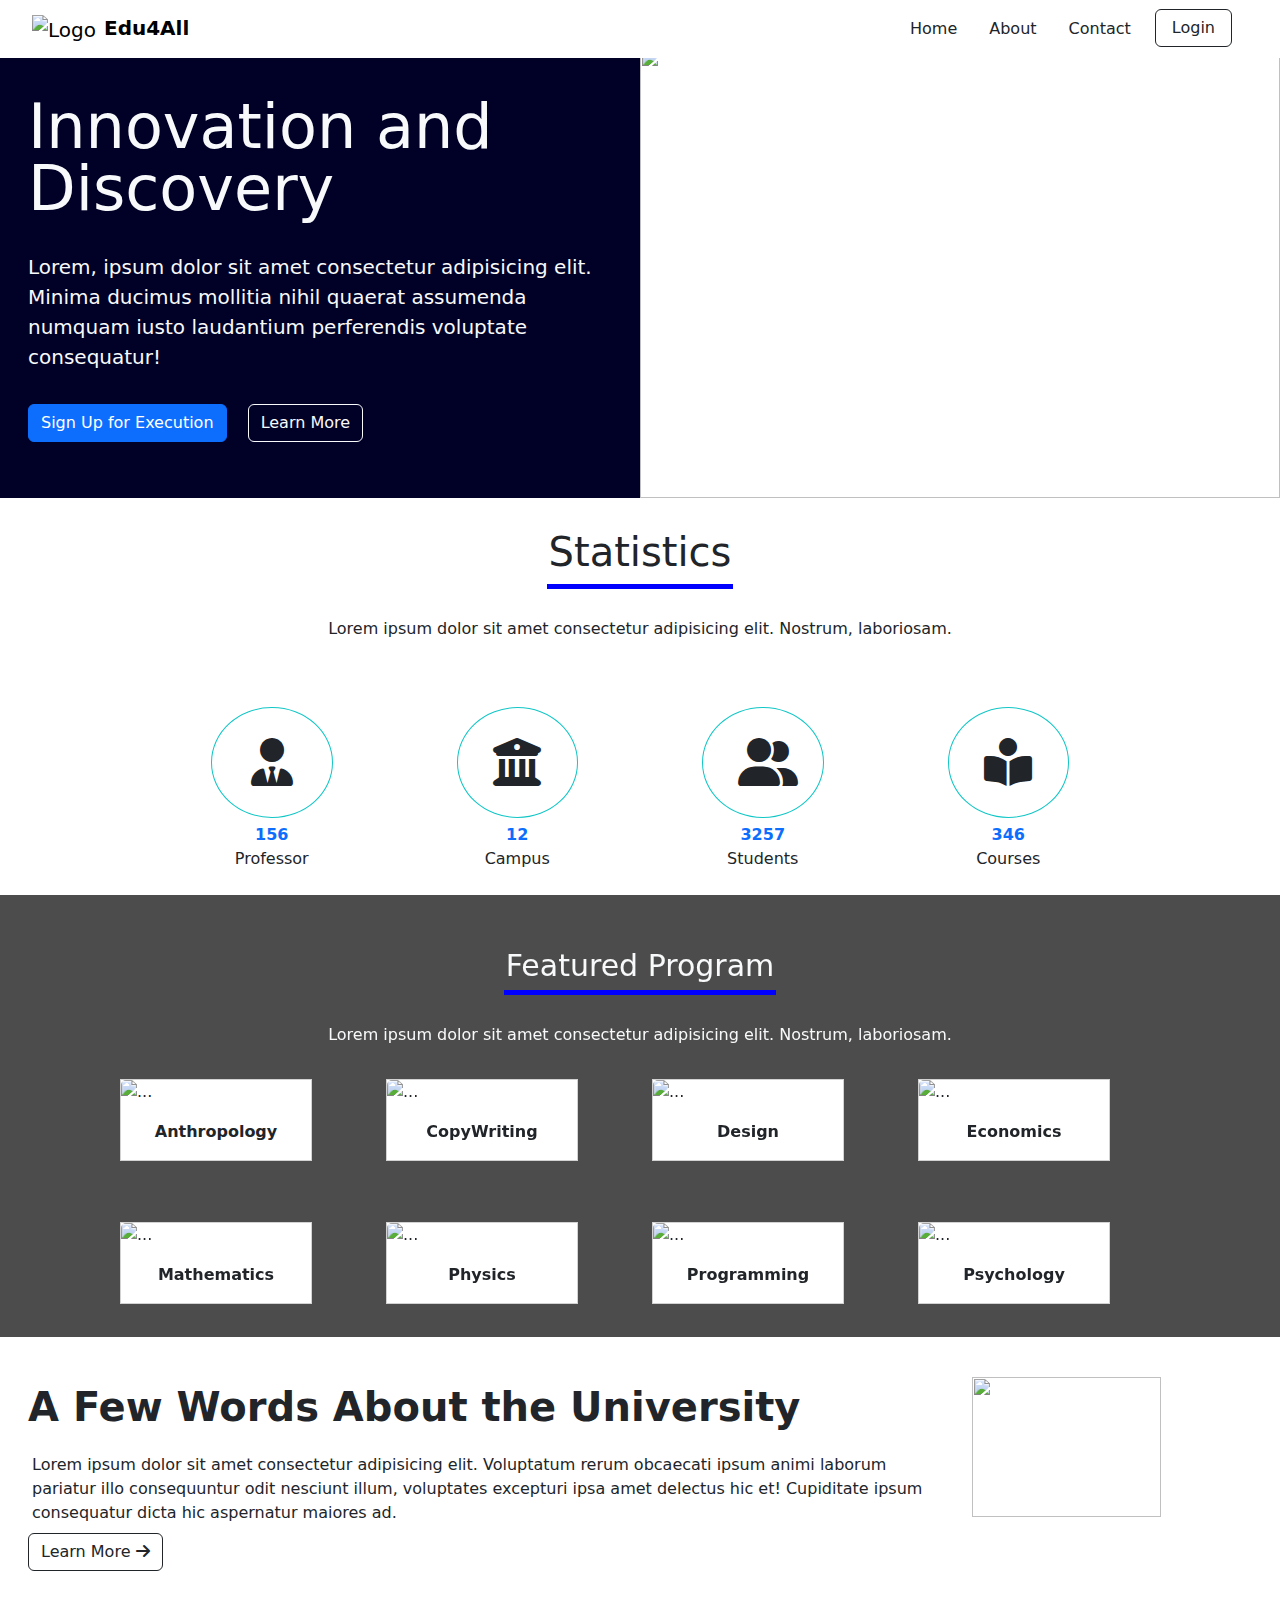
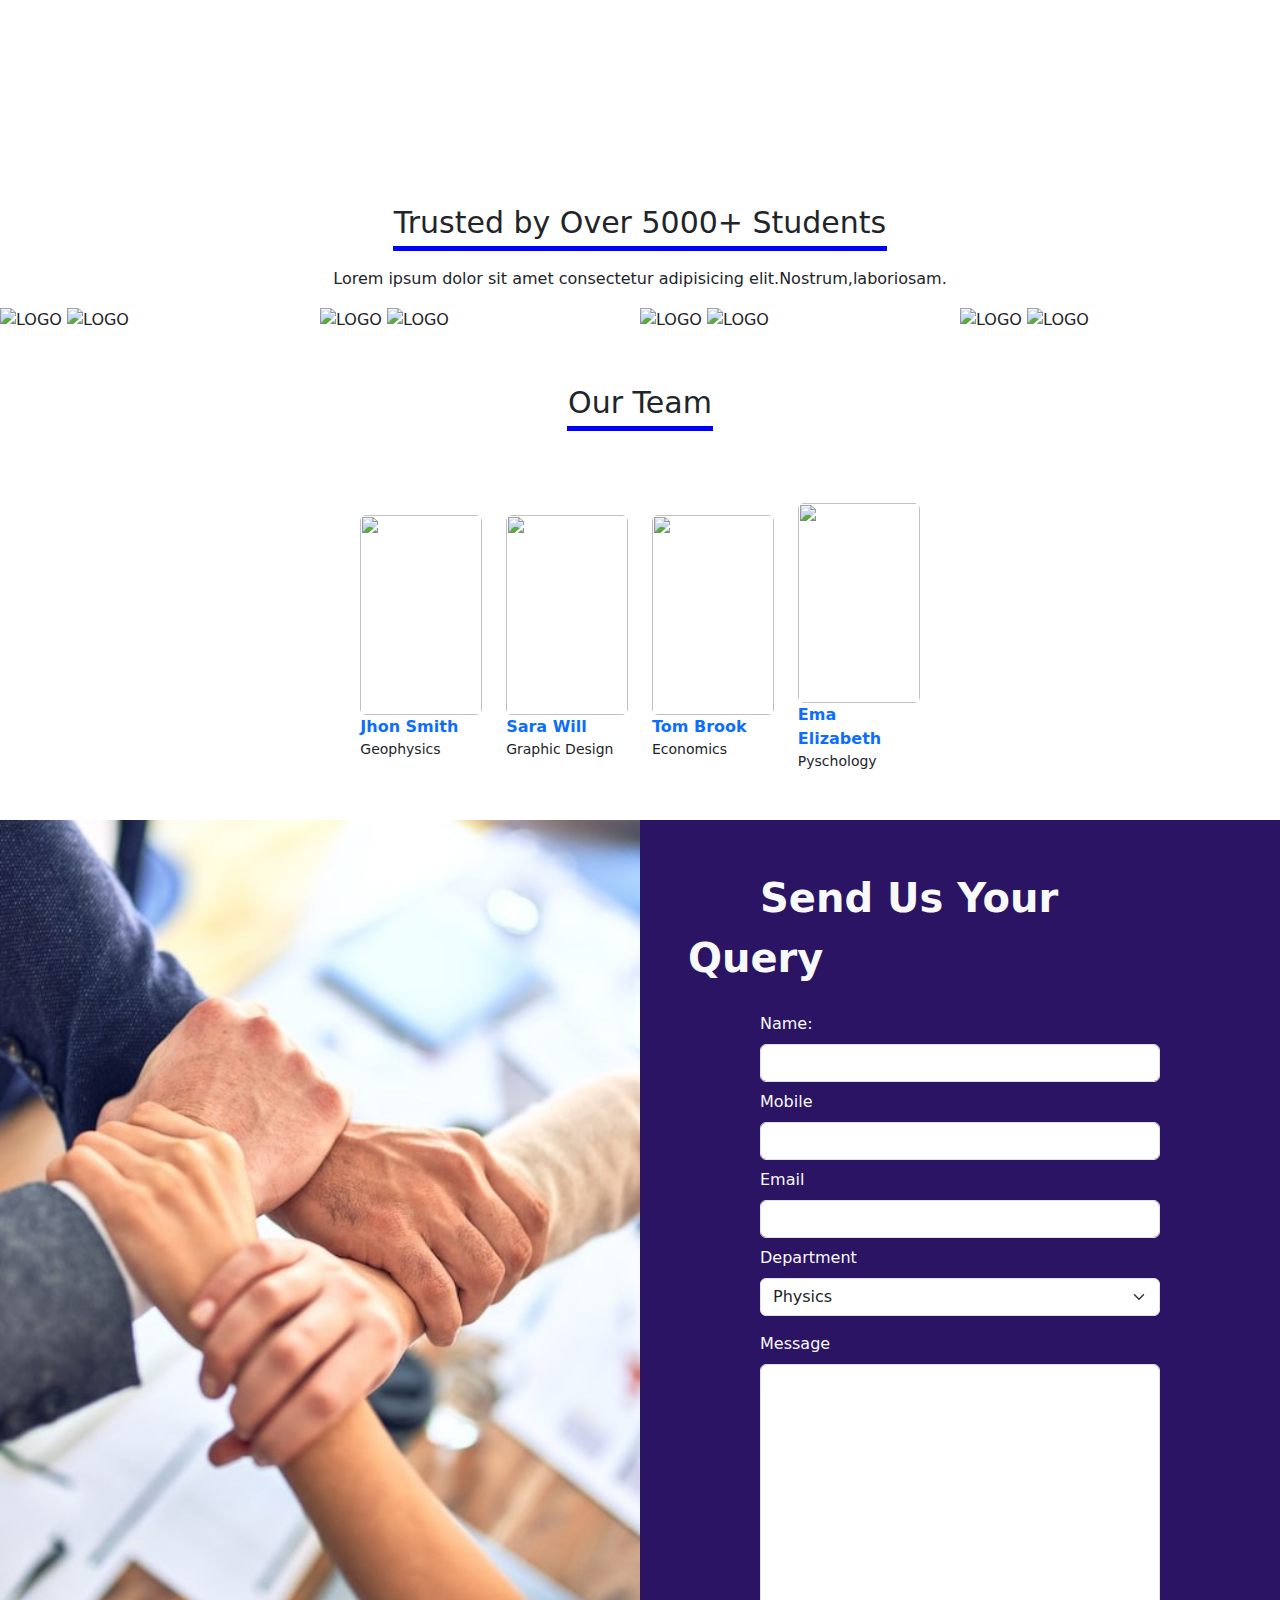
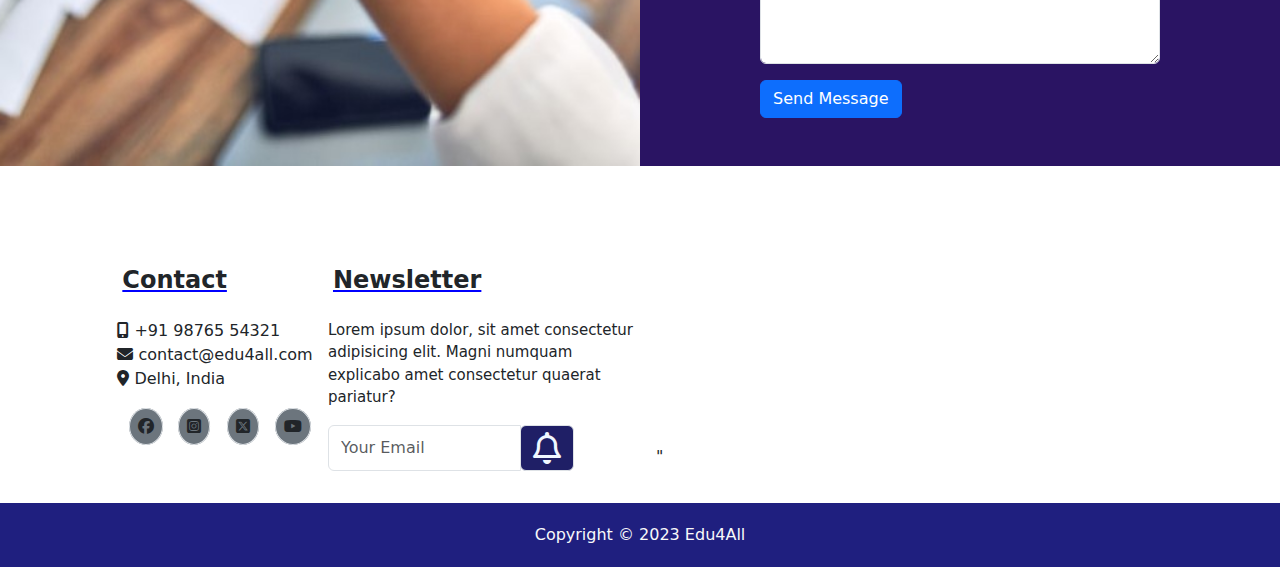
==== index.html @ 21f7c9b8 "first commit" ====
<!DOCTYPE html>
<html lang="en">

<head>
    <meta charset="UTF-8">
    <meta name="viewport" content="width=device-width, initial-scale=1.0">
    <title>21BCSE30 | Aniket Patra</title>
    <link rel="stylesheet" href="./Bootstrap5/bootstrap.min.css">
    <link rel="stylesheet" href="https://cdnjs.cloudflare.com/ajax/libs/font-awesome/6.5.1/css/all.min.css">
    <link rel="stylesheet" href="./style.css">
</head>

<body>
    <header>
        <nav class="navbar navbar-expand-md navbar-light bg-white position-fixed w-100 pe-2">
            <div class="container-fluid px-4 py-0">
                <a href="index.html" class="navbar-brand"><img src="./Images/logo.png" class="image mx-2" height="35px"
                        alt="Logo"><strong>Edu4All</strong></a>
                <button class="navbar-toggler" type="button" data-bs-toggle="collapse" data-bs-target="#navbarCollapse"
                    aria-controls="navbarCollapse" aria-expanded="false" aria-label="Toggle navigation">
                    <span class="navbar-toggler-icon"></span>
                </button>
                <div class="collapse navbar-collapse justify-content-end" id="navbarCollapse">
                    <ul class="navbar-nav">
                        <li class="nav-item me-3"><a href="index.html" class="nav-link fw-400 text-dark"></i>Home</a>
                        </li>
                        <li class="nav-item me-3"><a href="aboutus.html" class="nav-link fw-400 text-dark">About</a>
                        </li>
                        <li class="nav-item me-3"><a href="signup.html" class="nav-link fw-400 text-dark">Contact</a>
                        </li>
                        <li class="nav-item me-3"><a href="signin.html" class="btn btn-outline-dark px-3 ">Login</a>
                        </li>
                    </ul>
                </div>
            </div>
        </nav>
    </header>
    <main>
        <div class="container-fluid pt-5">
            <div class="row">
                <div class="col-12 col-md-6 py-5" style="background-color: rgb(1, 1, 39);">
                    <p class="text-light mx-3 " style="font-size:62px;font-weight:500;line-height:1;">Innovation
                        and
                        Discovery</p>
                    <p class="text-light mx-3 py-3" style="font-size: 20px;">Lorem, ipsum dolor sit amet consectetur
                        adipisicing elit.
                        Minima ducimus mollitia nihil quaerat assumenda numquam iusto laudantium perferendis voluptate
                        consequatur!</p>
                    <button type="button" class="btn btn-primary btn mx-3">Sign Up for Execution</button>
                    <button type="button" class="btn btn-outline-light">Learn More</button>
                </div>
                <div class="col-12 col-md-6 px-0 py-0">
                    <img src="Images/banner-1.jpg" width="100%" height="450px" />
                </div>
            </div>
        </div>
        <div class="container-fluid d-flex flex-column align-items-center">
            <p class="text-center fs-1 fw-500 text-dark pt-2 mt-3" style="border-bottom: 5px solid blue; padding: 2px;">
                Statistics
            </p>
            <p class="text-center text-dark pt-1 mt-2 ">Lorem ipsum dolor sit amet consectetur adipisicing elit.
                Nostrum,
                laboriosam.</p>
            <div class="row 100vw mb-4">
                <div class="col-3 text-center">
                    <div id="icon"><i class="fa-solid fa-user-tie fa-3x"></i></div><strong
                        class="text-primary">156</strong><br>Professor
                </div>
                <div class="col-3 text-center">
                    <div id="icon"><i class="fa-solid fa-building-columns fa-3x"></i></div><strong
                        class="text-primary">12</strong><br>Campus
                </div>
                <div class="col-3 text-center">
                    <div id="icon"><i class="fa-solid fa-user-group fa-3x"></i></div><strong
                        class="text-primary">3257</strong><br>Students
                </div>
                <div class="col-3 text-center">
                    <div id="icon"><i class="fa-solid fa-book-open-reader fa-3x"></i></div>
                    <strong class="text-primary">346</strong><br>Courses
                </div>
            </div>
        </div>
        <div class="container-fluid d-flex flex-column align-items-center  pt-4 custom-program">
            <p class="text-center fw-500 text-light pt-2 mt-3"
                style="font-size:30px;border-bottom: 5px solid blue; padding: 1.5px;">
                Featured Program
            </p>
            <p class="text-center text-light pt-1 mt-2">Lorem ipsum dolor sit amet consectetur adipisicing elit.
                Nostrum,
                laboriosam.</p>
            <div class="row mt-3" style="margin:3%">
                <div class="col-lg-3 col-md-6 mb-2">
                    <div class="card custom-card" style="width: 12rem; margin-right: 50px;">
                        <img src="./Images/card-anthropology.jpg" class="card-img-top" alt="...">
                        <div class="card-body">
                            <p class="card-text text-center fw-bold text-dark">Anthropology</p>
                        </div>
                    </div>
                </div>
                <div class="col-lg-3 col-md-6 mb-2">
                    <div class="card custom-card" style="width: 12rem; margin-right: 50px;">
                        <img src="./Images/card-copywriting.jpg" class="card-img-top" alt="...">
                        <div class="card-body">
                            <p class="card-text text-center fw-bold text-dark">CopyWriting</p>
                        </div>
                    </div>
                </div>
                <div class="col-lg-3 col-md-6 mb-2">
                    <div class="card custom-card" style="width: 12rem; margin-right: 50px;">
                        <img src="./Images/card-design.jpg" class="card-img-top" alt="...">
                        <div class="card-body">
                            <p class="card-text text-center fw-bold text-dark">Design</p>
                        </div>
                    </div>
                </div>
                <div class="col-lg-3 col-md-6 mb-2">
                    <div class="card custom-card" style="width: 12rem; margin-right: 50px;">
                        <img src="./Images/card-economics.jpg" class="card-img-top" alt="...">
                        <div class="card-body">
                            <p class="card-text text-center fw-bold text-dark">Economics</p>
                        </div>
                    </div>
                </div>
            </div>
            <div class="row mt-3" style="margin:2%">
                <div class="col-lg-3 col-md-6 mb-2">
                    <div class="card custom-card" style="width: 12rem; margin-right: 50px;">
                        <img src="./Images/card-mathematics.jpg" class="card-img-top" alt="...">
                        <div class="card-body">
                            <p class="card-text text-center fw-bold text-dark">Mathematics</p>
                        </div>
                    </div>
                </div>
                <div class="col-lg-3 col-md-6 mb-2">
                    <div class="card custom-card custom-card" style="width: 12rem; margin-right: 50px;">
                        <img src="./Images/card-physics.jpg" class="card-img-top" alt="...">
                        <div class="card-body">
                            <p class="card-text text-center fw-bold text-dark">Physics</p>
                        </div>
                    </div>
                </div>
                <div class="col-lg-3 col-md-6 mb-2">
                    <div class="card custom-card" style="width: 12rem; margin-right: 50px;">
                        <img src="./Images/card-programming.jpg" class="card-img-top" alt="...">
                        <div class="card-body">
                            <p class="card-text text-center fw-bold text-dark">Programming</p>
                        </div>
                    </div>
                </div>
                <div class="col-lg-3 col-md-6 mb-2">
                    <div class="card custom-card" style="width: 12rem; margin-right: 50px;">
                        <img src="./Images/card-psychology.jpg" class="card-img-top" alt="...">
                        <div class="card-body">
                            <p class="card-text text-center fw-bold text-dark">Psychology</p>
                        </div>
                    </div>
                </div>

            </div>
        </div>
        <div class="container-fluid mt-4">
            <div class="row mt-4">
                <div class="col-9 mb-4">
                    <p class="text-dark fs-1 fw-bold m-3">A Few Words About the University</p>
                    <div class="container m-2">Lorem ipsum dolor sit amet consectetur adipisicing elit. Voluptatum rerum
                        obcaecati ipsum animi
                        laborum pariatur
                        illo consequuntur odit nesciunt illum, voluptates excepturi ipsa amet delectus hic et!
                        Cupiditate ipsum consequatur
                        dicta hic aspernatur maiores ad.</div>

                    <button type="button" class="btn btn-outline-dark mx-3">Learn More <i
                            class="fa-solid fa-arrow-right"></i></button>
                </div>
                <div class="col-3 mt-3">
                    <img src="Images/logo.png" class="logoimage" width="80%" height="80%;" alt="">
                </div>
            </div>
        </div>
        <div class="vid">
            <video autoplay muted>
                <source src="media/Welcome-to-Cambridge.mp4" type="video/mp4">
            </video>
        </div>
        <div class="container-fluid d-flex flex-column align-items-center  pt-4 ">
            <p class="text-center fw-500 text-dark pt-2 mt-3"
                style="font-size:30px;border-bottom: 5px solid blue; padding: 1px;">
                Trusted by Over 5000+ Students
            </p>
            <p class="text-center text-dark">Lorem ipsum dolor sit amet consectetur adipisicing
                elit.Nostrum,laboriosam.</p>
            <div class="row custom-review">
                <div class="col-6 col-md-3 px-0">
                    <img src="Images/galary-1.jpg" alt="LOGO">
                    <img src="Images/galary-5.jpg" alt="LOGO">
                </div>
                <div class="col-6 col-md-3 px-0">
                    <img src="Images/galary-2.jpg" alt="LOGO">
                    <img src="Images/galary-6.jpg" alt="LOGO">
                </div>
                <div class="col-6 col-md-3 px-0">
                    <img src="Images/galary-3.jpg" alt="LOGO">
                    <img src="Images/galary-7.jpg" alt="LOGO">
                </div>
                <div class="col-6 col-md-3 px-0">
                    <img src="Images/galary-4.jpg" alt="LOGO">
                    <img src="Images/galary-8.jpg" alt="LOGO">
                </div>
                <div class="container-fluid d-flex flex-column align-items-center  pt-4 ">
                    <p class="text-center fw-500 text-dark pt-2 mt-3"
                        style="font-size:30px;border-bottom: 5px solid blue; padding: 1px;">
                        Our Team
                    </p>
                    <div class="row align-items-center m-3 p-3 g-4">
                        <div class="col-12 col-md-3">
                            <img class="rounded" src="Images/instructor-1.jpg" alt=""><strong class="text-primary">Jhon
                                Smith</strong>
                            <p class="small">Geophysics</p>
                        </div>
                        <div class="col-12 col-md-3">
                            <img class="rounded" src="Images/instructor-3.jpg" alt=""><strong class="text-primary">Sara
                                Will</strong>
                            <p class="small">Graphic Design</p>
                        </div>
                        <div class="col-12 col-md-3">
                            <img class="rounded" src="Images/instructor-2.jpg" alt=""><strong class="text-primary">Tom
                                Brook</strong>
                            <p class="small">Economics</p>
                        </div>
                        <div class="col-12 col-md-3">
                            <img class="rounded" src="Images/instructor-4.avif" alt=""><strong class="text-primary">Ema
                                Elizabeth</strong>
                            <p class="small">Pyschology</p>
                        </div>
                    </div>
                </div>
                <div class="container-fluid mb-4">
                    <div class="row">
                        <div class="col-12 col-md-6 px-0">
                            <img src="images/help.jpg" alt="" style="height: 100%; width: 100%; object-fit: cover;">
                        </div>
                        <div class="col-12 col-md-6 p-3 p-md-5"
                            style="background-color: rgb(42, 20, 99); height: auto;">
                            <strong class="fs-1 fw-bold text-light px-4 px-md-4 mx-md-5">Send Us Your
                                Query</strong><br><br>
                            <form class="px-4">
                                <div class="mb-2 mx-5">
                                    <label for="exampleInputPassword1" class="form-label text-light">Name:</label>
                                    <input type="password" class="form-control" id="exampleInputPassword1">
                                </div>
                                <div class="mb-2 mx-5">
                                    <label for="exampleInputPassword1" class="form-label text-light">Mobile</label>
                                    <input type="password" class="form-control" id="exampleInputPassword1">
                                </div>
                                <div class="mb-2 mx-5">
                                    <label for="exampleInputEmail1" class="form-label text-light">Email</label>
                                    <input type="email" class="form-control" id="exampleInputEmail1"
                                        aria-describedby="emailHelp">
                                </div>
                                <div class="mb-3 mx-5">
                                    <label for="disabledSelect" class="form-label text-light">Department</label>
                                    <select id="disabledSelect" class="form-select">
                                        <option>Physics</option>
                                        <option>Mathematics</option>
                                    </select>
                                </div>
                                <div class="mb-3 mx-5">
                                    <label for="floatingTextarea" class="form-label text-light">Message</label>
                                    <textarea class="form-control" id="floatingTextarea"
                                        style="height: 300px;"></textarea>
                                </div>
                                <button type="submit" class="btn btn-primary mx-5">Send Message</button>
                            </form>
                        </div>
                    </div>
                </div>
                <div class="container-fluid my-4 pt-4">
                    <div class="row g-2">
                        <div class="col-md-2 offset-md-1">
                            <p class=" fs-4 fw-bold pt-2 mt-3"
                                style="text-decoration: underline; text-decoration-color: blue; padding: 5px;">
                                Contact
                            </p>
                            <i class="fas fa-mobile-alt"></i> +91 98765 54321 <br>
                            <i class="fas fa-envelope"></i> contact@edu4all.com <br>
                            <i class="fas fa-map-marker-alt"></i> Delhi, India
                            <div class="row ms-0 me-2 mt-3 pt-2">
                                <div class="col-3 me-0">
                                    <span class="border bg-secondary rounded-circle p-2 m-0"><i
                                            class="fa-brands fa-facebook"></i></span>
                                </div>
                                <div class="col-3 me-0">
                                    <span class="border bg-secondary rounded-circle p-2 m-0"><i
                                            class="fa-brands fa-square-instagram"></i></span>
                                </div>
                                <div class="col-3 me-0">
                                    <span class="border bg-secondary rounded-circle p-2 m-0"><i
                                            class="fa-brands fa-square-x-twitter"></i></span>
                                </div>
                                <div class="col-3 me-0">
                                    <span class="border bg-secondary rounded-circle  p-2 m-0"><i
                                            class="fa-brands fa-youtube"></i></span>
                                </div>
                            </div>
                        </div>
                        <div class="col-md-3 ">
                            <p class=" fs-4 fw-bold pt-2 mt-3"
                                style="text-decoration: underline; text-decoration-color: blue; padding: 5px;">
                                Newsletter
                            </p>
                            <p style="font-size: 15px;">Lorem ipsum dolor, sit amet consectetur adipisicing elit. Magni
                                numquam
                                explicabo amet consectetur quaerat pariatur?</p>
                            <!-- <div style="display: flex; flex-direction: left;"><input type="email" class="form-control"
                                    placeholder="Your Email" id="exampleInputEmail1" aria-describedby="emailHelp"
                                    style="width: 60%;border-top-right-radius:0px;border-bottom-right-radius:0px;"><i
                                    class="border border-rounded p-2 fa-regular fa-bell fa-2x"
                                    style="color:aliceblue; background-color: rgb(31, 31, 102);"></i>
                            </div>-->
                            <div class="input-group mb-2" style="width:80%;">
                                <input type="text" class="form-control" placeholder="Your Email"
                                    aria-label="exampleInputEmail1" aria-describedby="emailHelp">
                                <div class="input-group-append">
                                    <span class="input-group-text" id="basic-addon2"
                                        style="color:aliceblue; background-color: rgb(31, 31, 102);"><i
                                            class="fa-regular fa-bell fa-2x"></i></span>
                                </div>
                            </div>

                        </div>
                        <div class="col-md-6 px-3">
                            <iframe
                                src="
                                https://www.google.com/maps/embed?pb=!1m18!1m12!1m3!1d3740.78055466288!2d85.80376107447762!3d20.35068231072394!2m3!1f0!2f0!3f0!3m2!1i1024!2i768!4f13.1!3m3!1m2!1s0x3a1908e064769e73%3A0x9288172f3a98c7a4!2sSilicon%20Institute%20of%20Technology!5e0!3m2!1sen!2sin!4v1706820401375!5m2!1sen!2sin"
                                width="100%" height="200" style="border:0;" allowfullscreen="" loading="lazy"
                                referrerpolicy="no-referrer-when-downgrade"></iframe>"
                        </div>
                    </div>
                </div>
    </main>
    <footer>
        <div class="footer p-1 my-0" style="background-color:rgb(31, 31, 127)">
            <p class="text-center text-light pt-3">Copyright &copy; 2023 Edu4All</p>
        </div>
    </footer>
    <script src="./Bootstrap5/bootstrap.bundle.min.js"></script>
</body>

</html>
---- style.css ----
*{
    margin:0;
    padding:0;
}
#icon{
    margin: 50px;
    margin-bottom: 5px;
    padding: 30px 35px 30px 35px;
    border: 1px solid;
    border-color: rgb(17, 198, 198);
    border-radius: 50%;
}
.custom-program{
    background-image: url("./Images/background-1.jpg");
    position: relative;
}
.custom-program p {
    position: relative; /* Create a new stacking context for text */
    z-index: 1; /* Place the text above the overlay */
}
.custom-card{
    border-radius:0px;
}
.custom-program::before {
    content: "";
    position: absolute;
    top: 0;
    left: 0;
    width: 100%;
    height: 100%;
    background-color: rgba(0, 0, 0, 0.7); /* Adjust the alpha value for darkness */
}
.vid video{
    width: 100%;
    height:100%;
}
.custom-review img{
    width: 100%;
    height: 200px;

}

@media (max-width: 1000px) {
    .custom-card{
       margin-left: 45px;

}
    #icon {
        margin: 15px auto 15px auto;
        padding: 15px 5px 15px 0px;
        font-size: 0.5em;
    }
    .logoimage{
        height:30%;
        width:80%;
    }
    .vid video{
        margin:1%;
        margin-left: 2%;
    width: 95%;
    height:50%;
}
}
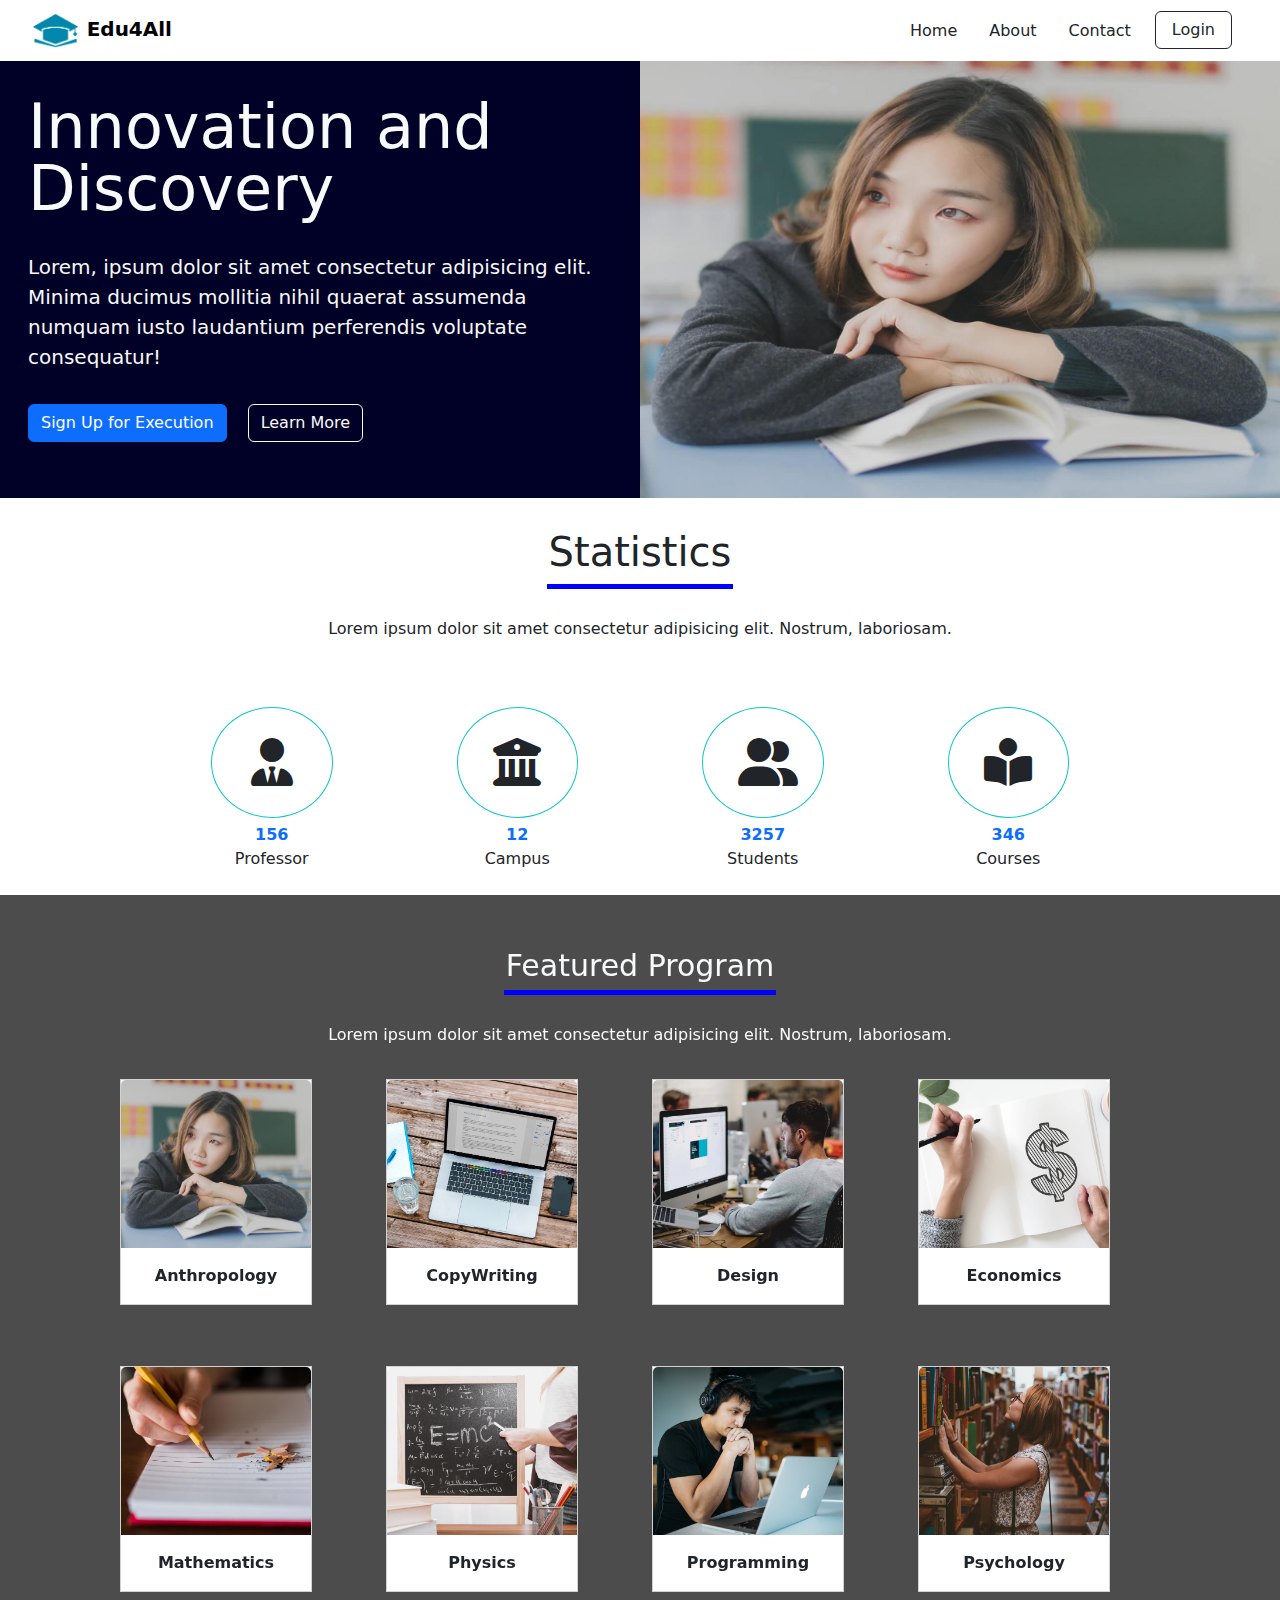
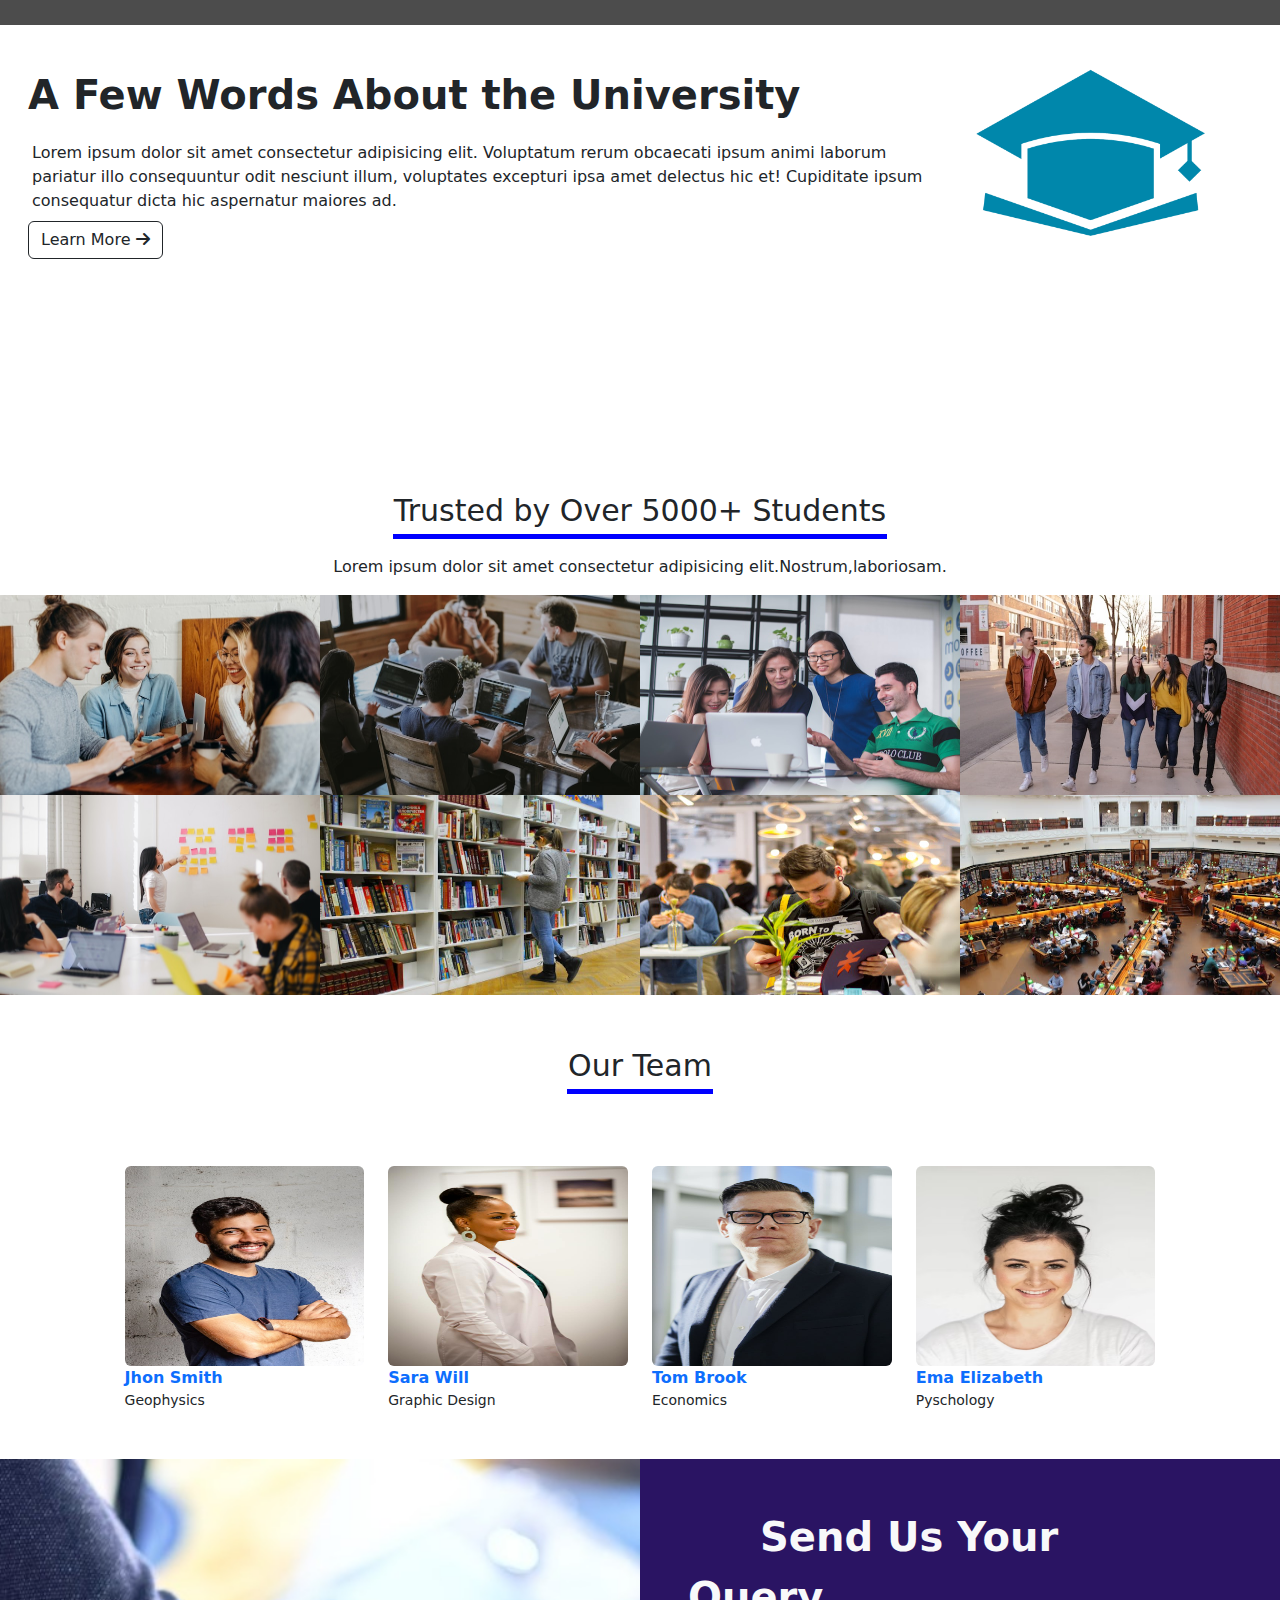
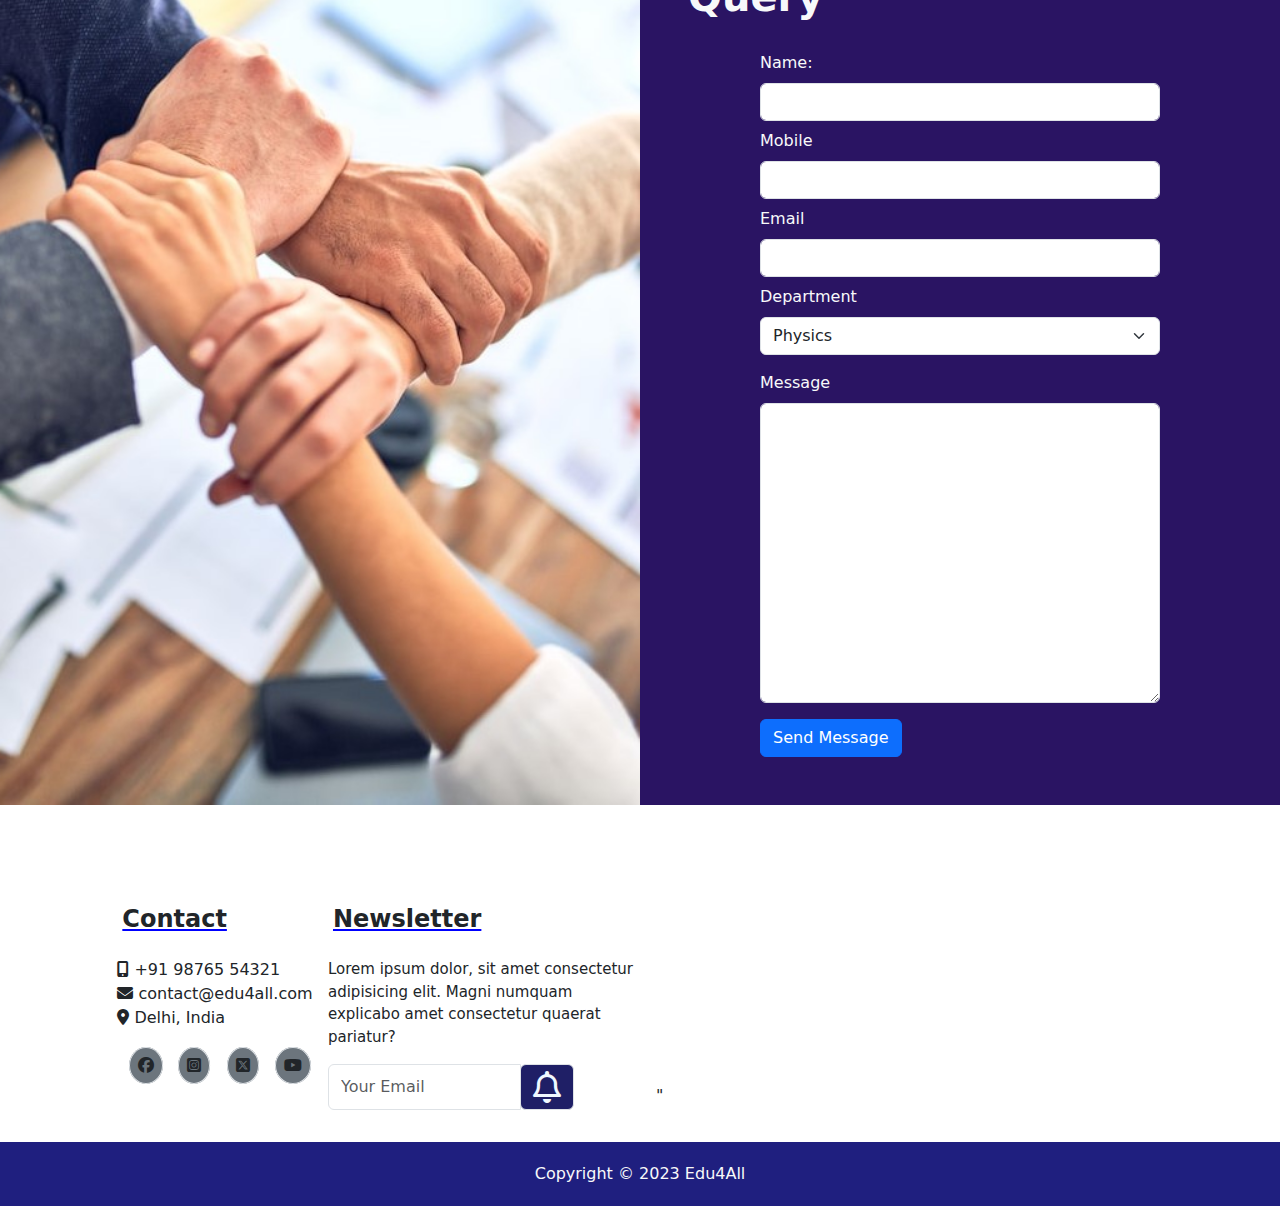
==== commit 30fcd6df: "Updated index.html" ====
--- a/index.html
+++ b/index.html
@@ -14,7 +14,7 @@
     <header>
         <nav class="navbar navbar-expand-md navbar-light bg-white position-fixed w-100 pe-2">
             <div class="container-fluid px-4 py-0">
-                <a href="index.html" class="navbar-brand"><img src="./Images/logo.png" class="image mx-2" height="35px"
+                <a href="index.html" class="navbar-brand"><img src="./images/logo.png" class="image mx-2" height="35px"
                         alt="Logo"><strong>Edu4All</strong></a>
                 <button class="navbar-toggler" type="button" data-bs-toggle="collapse" data-bs-target="#navbarCollapse"
                     aria-controls="navbarCollapse" aria-expanded="false" aria-label="Toggle navigation">
@@ -50,7 +50,7 @@
                     <button type="button" class="btn btn-outline-light">Learn More</button>
                 </div>
                 <div class="col-12 col-md-6 px-0 py-0">
-                    <img src="Images/banner-1.jpg" width="100%" height="450px" />
+                    <img src="images/banner-1.jpg" width="100%" height="450px" />
                 </div>
             </div>
         </div>
@@ -91,7 +91,7 @@
             <div class="row mt-3" style="margin:3%">
                 <div class="col-lg-3 col-md-6 mb-2">
                     <div class="card custom-card" style="width: 12rem; margin-right: 50px;">
-                        <img src="./Images/card-anthropology.jpg" class="card-img-top" alt="...">
+                        <img src="./images/card-anthropology.jpg" class="card-img-top" alt="...">
                         <div class="card-body">
                             <p class="card-text text-center fw-bold text-dark">Anthropology</p>
                         </div>
@@ -99,7 +99,7 @@
                 </div>
                 <div class="col-lg-3 col-md-6 mb-2">
                     <div class="card custom-card" style="width: 12rem; margin-right: 50px;">
-                        <img src="./Images/card-copywriting.jpg" class="card-img-top" alt="...">
+                        <img src="./images/card-copywriting.jpg" class="card-img-top" alt="...">
                         <div class="card-body">
                             <p class="card-text text-center fw-bold text-dark">CopyWriting</p>
                         </div>
@@ -107,7 +107,7 @@
                 </div>
                 <div class="col-lg-3 col-md-6 mb-2">
                     <div class="card custom-card" style="width: 12rem; margin-right: 50px;">
-                        <img src="./Images/card-design.jpg" class="card-img-top" alt="...">
+                        <img src="./images/card-design.jpg" class="card-img-top" alt="...">
                         <div class="card-body">
                             <p class="card-text text-center fw-bold text-dark">Design</p>
                         </div>
@@ -115,7 +115,7 @@
                 </div>
                 <div class="col-lg-3 col-md-6 mb-2">
                     <div class="card custom-card" style="width: 12rem; margin-right: 50px;">
-                        <img src="./Images/card-economics.jpg" class="card-img-top" alt="...">
+                        <img src="./images/card-economics.jpg" class="card-img-top" alt="...">
                         <div class="card-body">
                             <p class="card-text text-center fw-bold text-dark">Economics</p>
                         </div>
@@ -125,7 +125,7 @@
             <div class="row mt-3" style="margin:2%">
                 <div class="col-lg-3 col-md-6 mb-2">
                     <div class="card custom-card" style="width: 12rem; margin-right: 50px;">
-                        <img src="./Images/card-mathematics.jpg" class="card-img-top" alt="...">
+                        <img src="./images/card-mathematics.jpg" class="card-img-top" alt="...">
                         <div class="card-body">
                             <p class="card-text text-center fw-bold text-dark">Mathematics</p>
                         </div>
@@ -133,7 +133,7 @@
                 </div>
                 <div class="col-lg-3 col-md-6 mb-2">
                     <div class="card custom-card custom-card" style="width: 12rem; margin-right: 50px;">
-                        <img src="./Images/card-physics.jpg" class="card-img-top" alt="...">
+                        <img src="./images/card-physics.jpg" class="card-img-top" alt="...">
                         <div class="card-body">
                             <p class="card-text text-center fw-bold text-dark">Physics</p>
                         </div>
@@ -141,7 +141,7 @@
                 </div>
                 <div class="col-lg-3 col-md-6 mb-2">
                     <div class="card custom-card" style="width: 12rem; margin-right: 50px;">
-                        <img src="./Images/card-programming.jpg" class="card-img-top" alt="...">
+                        <img src="./images/card-programming.jpg" class="card-img-top" alt="...">
                         <div class="card-body">
                             <p class="card-text text-center fw-bold text-dark">Programming</p>
                         </div>
@@ -149,7 +149,7 @@
                 </div>
                 <div class="col-lg-3 col-md-6 mb-2">
                     <div class="card custom-card" style="width: 12rem; margin-right: 50px;">
-                        <img src="./Images/card-psychology.jpg" class="card-img-top" alt="...">
+                        <img src="./images/card-psychology.jpg" class="card-img-top" alt="...">
                         <div class="card-body">
                             <p class="card-text text-center fw-bold text-dark">Psychology</p>
                         </div>
@@ -173,13 +173,13 @@
                             class="fa-solid fa-arrow-right"></i></button>
                 </div>
                 <div class="col-3 mt-3">
-                    <img src="Images/logo.png" class="logoimage" width="80%" height="80%;" alt="">
+                    <img src="images/logo.png" class="logoimage" width="80%" height="80%;" alt="">
                 </div>
             </div>
         </div>
         <div class="vid">
             <video autoplay muted>
-                <source src="media/Welcome-to-Cambridge.mp4" type="video/mp4">
+                <source src="./media/Welcome-to-Cambridge.mp4" type="video/mp4">
             </video>
         </div>
         <div class="container-fluid d-flex flex-column align-items-center  pt-4 ">
@@ -191,20 +191,20 @@
                 elit.Nostrum,laboriosam.</p>
             <div class="row custom-review">
                 <div class="col-6 col-md-3 px-0">
-                    <img src="Images/galary-1.jpg" alt="LOGO">
-                    <img src="Images/galary-5.jpg" alt="LOGO">
+                    <img src="images/galary-1.jpg" alt="LOGO">
+                    <img src="images/galary-5.jpg" alt="LOGO">
                 </div>
                 <div class="col-6 col-md-3 px-0">
-                    <img src="Images/galary-2.jpg" alt="LOGO">
-                    <img src="Images/galary-6.jpg" alt="LOGO">
+                    <img src="images/galary-2.jpg" alt="LOGO">
+                    <img src="images/galary-6.jpg" alt="LOGO">
                 </div>
                 <div class="col-6 col-md-3 px-0">
-                    <img src="Images/galary-3.jpg" alt="LOGO">
-                    <img src="Images/galary-7.jpg" alt="LOGO">
+                    <img src="images/galary-3.jpg" alt="LOGO">
+                    <img src="images/galary-7.jpg" alt="LOGO">
                 </div>
                 <div class="col-6 col-md-3 px-0">
-                    <img src="Images/galary-4.jpg" alt="LOGO">
-                    <img src="Images/galary-8.jpg" alt="LOGO">
+                    <img src="images/galary-4.jpg" alt="LOGO">
+                    <img src="images/galary-8.jpg" alt="LOGO">
                 </div>
                 <div class="container-fluid d-flex flex-column align-items-center  pt-4 ">
                     <p class="text-center fw-500 text-dark pt-2 mt-3"
@@ -213,22 +213,22 @@
                     </p>
                     <div class="row align-items-center m-3 p-3 g-4">
                         <div class="col-12 col-md-3">
-                            <img class="rounded" src="Images/instructor-1.jpg" alt=""><strong class="text-primary">Jhon
+                            <img class="rounded" src="images/instructor-1.jpg" alt=""><strong class="text-primary">Jhon
                                 Smith</strong>
                             <p class="small">Geophysics</p>
                         </div>
                         <div class="col-12 col-md-3">
-                            <img class="rounded" src="Images/instructor-3.jpg" alt=""><strong class="text-primary">Sara
+                            <img class="rounded" src="images/instructor-3.jpg" alt=""><strong class="text-primary">Sara
                                 Will</strong>
                             <p class="small">Graphic Design</p>
                         </div>
                         <div class="col-12 col-md-3">
-                            <img class="rounded" src="Images/instructor-2.jpg" alt=""><strong class="text-primary">Tom
+                            <img class="rounded" src="images/instructor-2.jpg" alt=""><strong class="text-primary">Tom
                                 Brook</strong>
                             <p class="small">Economics</p>
                         </div>
                         <div class="col-12 col-md-3">
-                            <img class="rounded" src="Images/instructor-4.avif" alt=""><strong class="text-primary">Ema
+                            <img class="rounded" src="images/instructor-4.avif" alt=""><strong class="text-primary">Ema
                                 Elizabeth</strong>
                             <p class="small">Pyschology</p>
                         </div>
@@ -346,4 +346,4 @@
     <script src="./Bootstrap5/bootstrap.bundle.min.js"></script>
 </body>
 
-</html>+</html>
